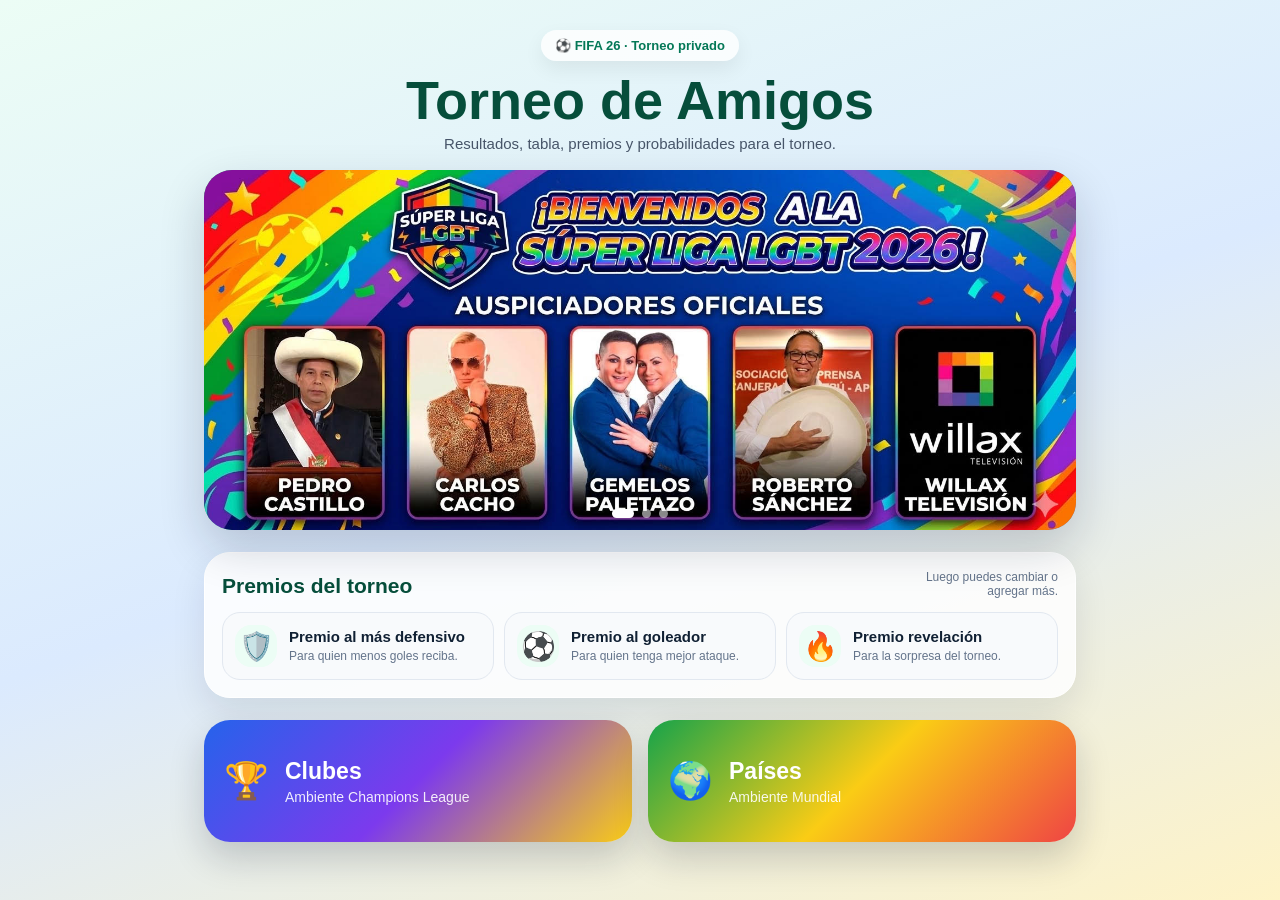
==== index.html @ 6a20d94a "Primera version torneo FIFA 26" ====
<!DOCTYPE html>
<html lang="es">
<head>
  <meta charset="UTF-8" />
  <meta name="viewport" content="width=device-width, initial-scale=1.0" />
  <title>Torneo de Amigos FIFA 26</title>
  <link rel="stylesheet" href="css/index.css" />
</head>
<body>
  <main class="app">
    <section class="hero">
      <div class="mini-label">⚽ FIFA 26 · Torneo privado</div>
      <h1>Torneo de Amigos</h1>
      <p>Resultados, tabla, premios y probabilidades para el torneo.</p>
    </section>

    <section class="carousel">
      <div class="track" id="carouselTrack">
        <img src="img/banner/banner1.jpg" alt="Banner 1">
        <img src="img/banner/banner2.jpg" alt="Banner 2">
        <img src="img/banner/banner3.jpg" alt="Banner 3">
      </div>
      <div class="dots" id="dots"></div>
    </section>

    <section class="premios">
      <div class="section-head">
        <h2>Premios del torneo</h2>
        <p>Luego puedes cambiar o agregar más.</p>
      </div>

      <div class="premios-grid">
        <article class="premio">
          <span>🛡️</span>
          <div>
            <h3>Premio al más defensivo</h3>
            <p>Para quien menos goles reciba.</p>
          </div>
        </article>

        <article class="premio">
          <span>⚽</span>
          <div>
            <h3>Premio al goleador</h3>
            <p>Para quien tenga mejor ataque.</p>
          </div>
        </article>

        <article class="premio">
          <span>🔥</span>
          <div>
            <h3>Premio revelación</h3>
            <p>Para la sorpresa del torneo.</p>
          </div>
        </article>
      </div>
    </section>

    <section class="cards">
      <a class="mode-card clubes" href="clubes.html">
        <span>🏆</span>
        <div>
          <h2>Clubes</h2>
          <p>Ambiente Champions League</p>
        </div>
      </a>

      <a class="mode-card paises" href="paises.html">
        <span>🌍</span>
        <div>
          <h2>Países</h2>
          <p>Ambiente Mundial</p>
        </div>
      </a>
    </section>
  </main>

  <script src="js/index.js"></script>
</body>
</html>
---- css/index.css ----
*{margin:0;padding:0;box-sizing:border-box;font-family:Arial,Helvetica,sans-serif}
body{min-height:100vh;background:linear-gradient(160deg,#ecfdf5,#dbeafe,#fef3c7);color:#102033}
.app{min-height:100vh;padding:18px 14px 28px;max-width:900px;margin:auto}
.hero{text-align:center;padding:12px 4px 18px}
.mini-label{display:inline-block;padding:8px 14px;border-radius:999px;background:#ffffffcc;color:#047857;font-weight:bold;font-size:13px;margin-bottom:12px;box-shadow:0 8px 20px #0001}
.hero h1{font-size:34px;line-height:1;color:#064e3b;margin-bottom:8px}
.hero p{font-size:15px;color:#475569}
.carousel{border-radius:28px;overflow:hidden;box-shadow:0 18px 45px #0f172a30;position:relative;background:white}
.track{display:flex;transition:.6s ease}
.carousel img{min-width:100%;height:220px;object-fit:cover;object-position:center;background:linear-gradient(135deg,#22c55e,#3b82f6)}
.dots{position:absolute;bottom:12px;left:0;right:0;display:flex;gap:8px;justify-content:center}
.dots button{width:9px;height:9px;border:0;border-radius:50%;background:#ffffff88}
.dots button.active{background:white;width:22px;border-radius:999px}
.premios{margin-top:22px;background:#ffffffd9;border:1px solid #ffffff;border-radius:26px;padding:17px;box-shadow:0 14px 35px #0f172a18}
.section-head{display:flex;justify-content:space-between;align-items:end;gap:12px;margin-bottom:14px}
.section-head h2{font-size:21px;color:#064e3b}
.section-head p{font-size:12px;color:#64748b;text-align:right;max-width:150px}
.premios-grid{display:grid;gap:10px}
.premio{display:flex;align-items:center;gap:12px;background:#f8fafc;border:1px solid #e2e8f0;border-radius:18px;padding:12px}
.premio span{font-size:28px;width:42px;height:42px;display:grid;place-items:center;background:#ecfdf5;border-radius:16px}
.premio h3{font-size:15px;color:#102033;margin-bottom:3px}
.premio p{font-size:12px;color:#64748b;line-height:1.35}
.cards{display:grid;gap:16px;margin-top:22px}
.mode-card{text-decoration:none;color:white;border-radius:26px;padding:20px;display:flex;align-items:center;gap:16px;min-height:122px;box-shadow:0 16px 35px #0f172a30;transition:.2s}
.mode-card:active{transform:scale(.97)}
.mode-card span{font-size:36px}
.mode-card h2{font-size:23px;margin-bottom:4px}
.mode-card p{opacity:.9;font-size:14px}
.clubes{background:linear-gradient(135deg,#2563eb,#7c3aed,#facc15)}
.paises{background:linear-gradient(135deg,#16a34a,#facc15,#ef4444)}
@media(min-width:760px){.cards{grid-template-columns:1fr 1fr}.carousel img{height:360px}.hero h1{font-size:54px}.premios-grid{grid-template-columns:repeat(3,1fr)}}
@media(max-width:420px){.hero h1{font-size:31px}.hero p{font-size:14px}.carousel img{height:205px}.mode-card{min-height:118px;padding:18px}.mode-card span{font-size:34px}.section-head{display:block}.section-head p{text-align:left;max-width:none;margin-top:4px}}
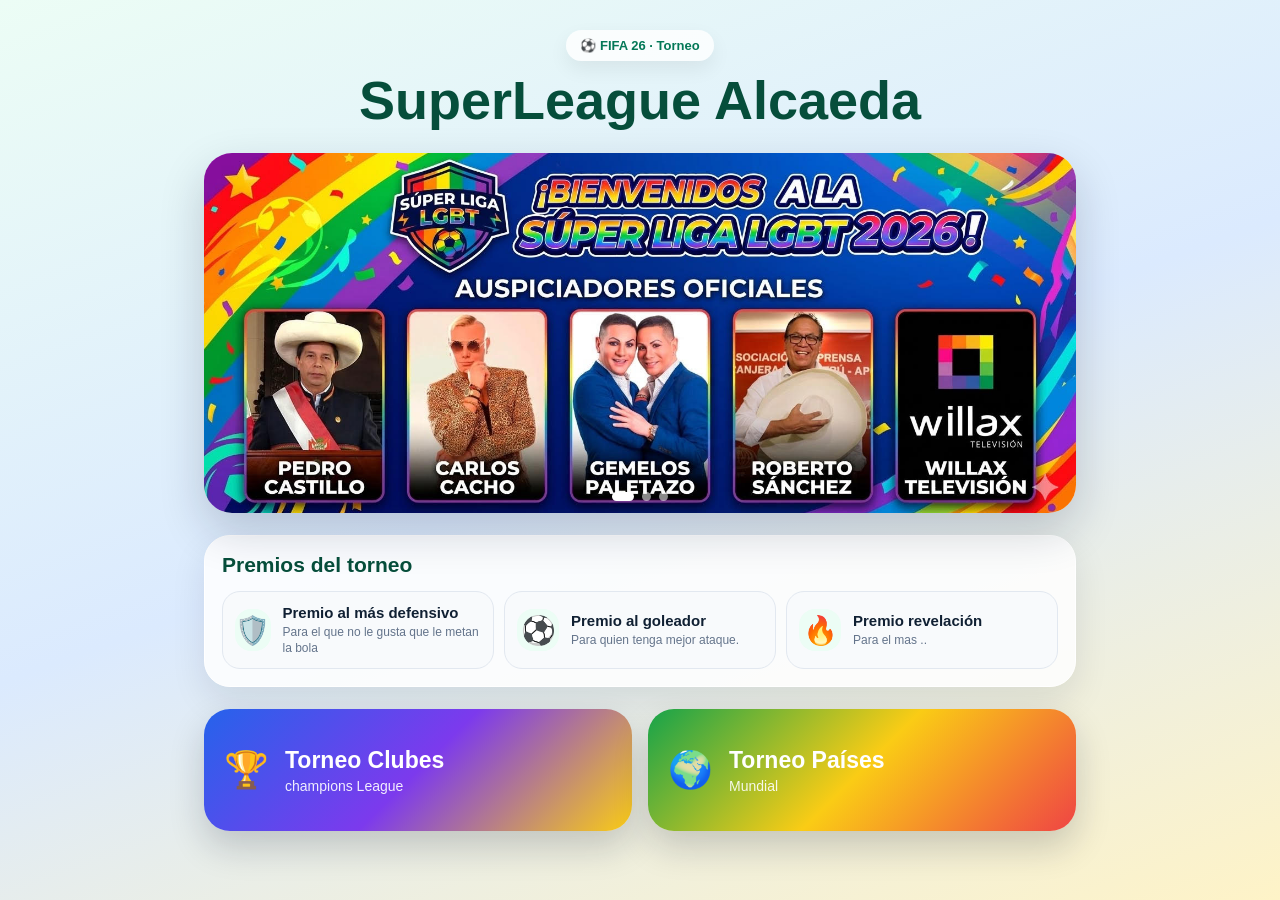
==== commit 7793a29c: "Update index.html" ====
--- a/index.html
+++ b/index.html
@@ -9,9 +9,8 @@
 <body>
   <main class="app">
     <section class="hero">
-      <div class="mini-label">⚽ FIFA 26 · Torneo privado</div>
-      <h1>Torneo de Amigos</h1>
-      <p>Resultados, tabla, premios y probabilidades para el torneo.</p>
+      <div class="mini-label">⚽ FIFA 26 · Torneo</div>
+      <h1>SuperLeague Alcaeda</h1>
     </section>
 
     <section class="carousel">
@@ -26,7 +25,6 @@
     <section class="premios">
       <div class="section-head">
         <h2>Premios del torneo</h2>
-        <p>Luego puedes cambiar o agregar más.</p>
       </div>
 
       <div class="premios-grid">
@@ -34,7 +32,7 @@
           <span>🛡️</span>
           <div>
             <h3>Premio al más defensivo</h3>
-            <p>Para quien menos goles reciba.</p>
+            <p>Para el que no le gusta que le metan la bola</p>
           </div>
         </article>
 
@@ -50,7 +48,7 @@
           <span>🔥</span>
           <div>
             <h3>Premio revelación</h3>
-            <p>Para la sorpresa del torneo.</p>
+            <p>Para el mas ..</p>
           </div>
         </article>
       </div>
@@ -60,16 +58,16 @@
       <a class="mode-card clubes" href="clubes.html">
         <span>🏆</span>
         <div>
-          <h2>Clubes</h2>
-          <p>Ambiente Champions League</p>
+          <h2>Torneo Clubes</h2>
+          <p>champions League</p>
         </div>
       </a>
 
       <a class="mode-card paises" href="paises.html">
         <span>🌍</span>
         <div>
-          <h2>Países</h2>
-          <p>Ambiente Mundial</p>
+          <h2>Torneo Países</h2>
+          <p>Mundial</p>
         </div>
       </a>
     </section>
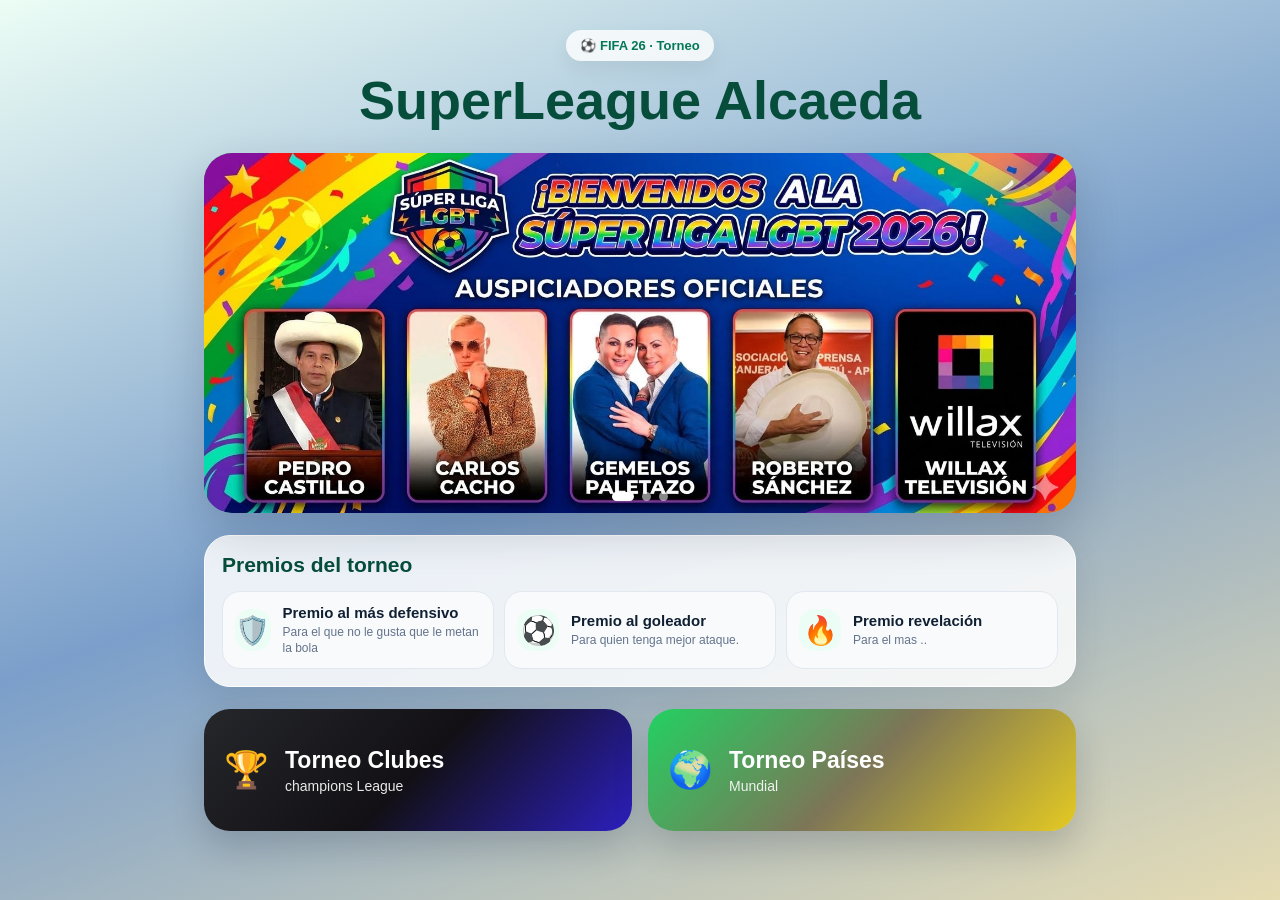
==== commit 27b662d9: "Update index.html" ====
--- a/index.html
+++ b/index.html
@@ -3,7 +3,7 @@
 <head>
   <meta charset="UTF-8" />
   <meta name="viewport" content="width=device-width, initial-scale=1.0" />
-  <title>Torneo de Amigos FIFA 26</title>
+  <title>Torneo Alcaeda</title>
   <link rel="stylesheet" href="css/index.css" />
 </head>
 <body>
--- a/css/index.css
+++ b/css/index.css
@@ -1,5 +1,5 @@
 *{margin:0;padding:0;box-sizing:border-box;font-family:Arial,Helvetica,sans-serif}
-body{min-height:100vh;background:linear-gradient(160deg,#ecfdf5,#dbeafe,#fef3c7);color:#102033}
+body{min-height:100vh;background:linear-gradient(160deg,#ecfdf5,#7b9fca,#e6dcb3);color:#102033}
 .app{min-height:100vh;padding:18px 14px 28px;max-width:900px;margin:auto}
 .hero{text-align:center;padding:12px 4px 18px}
 .mini-label{display:inline-block;padding:8px 14px;border-radius:999px;background:#ffffffcc;color:#047857;font-weight:bold;font-size:13px;margin-bottom:12px;box-shadow:0 8px 20px #0001}
@@ -26,7 +26,7 @@
 .mode-card span{font-size:36px}
 .mode-card h2{font-size:23px;margin-bottom:4px}
 .mode-card p{opacity:.9;font-size:14px}
-.clubes{background:linear-gradient(135deg,#2563eb,#7c3aed,#facc15)}
-.paises{background:linear-gradient(135deg,#16a34a,#facc15,#ef4444)}
+.clubes{background:linear-gradient(135deg,#25272b,#121015,#2c1fbe)}
+.paises{background:linear-gradient(135deg,#22d162,#7d7557,#e4ca22)}
 @media(min-width:760px){.cards{grid-template-columns:1fr 1fr}.carousel img{height:360px}.hero h1{font-size:54px}.premios-grid{grid-template-columns:repeat(3,1fr)}}
 @media(max-width:420px){.hero h1{font-size:31px}.hero p{font-size:14px}.carousel img{height:205px}.mode-card{min-height:118px;padding:18px}.mode-card span{font-size:34px}.section-head{display:block}.section-head p{text-align:left;max-width:none;margin-top:4px}}
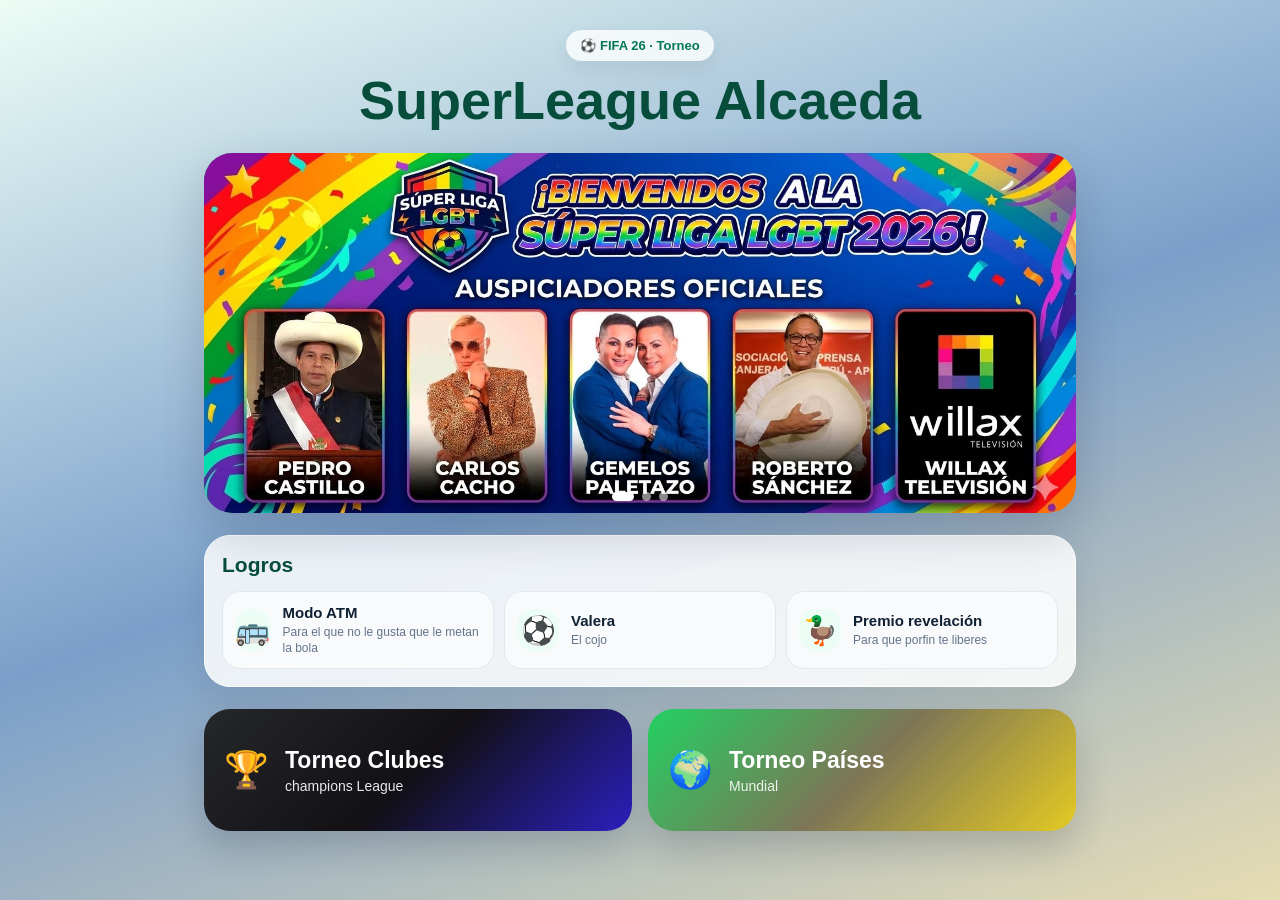
==== commit 2f08de35: "Update index.html" ====
--- a/index.html
+++ b/index.html
@@ -24,14 +24,14 @@
 
     <section class="premios">
       <div class="section-head">
-        <h2>Premios del torneo</h2>
+        <h2>Logros</h2>
       </div>
 
       <div class="premios-grid">
         <article class="premio">
-          <span>🛡️</span>
+          <span>🚌</span>
           <div>
-            <h3>Premio al más defensivo</h3>
+            <h3>Modo ATM</h3>
             <p>Para el que no le gusta que le metan la bola</p>
           </div>
         </article>
@@ -39,16 +39,16 @@
         <article class="premio">
           <span>⚽</span>
           <div>
-            <h3>Premio al goleador</h3>
-            <p>Para quien tenga mejor ataque.</p>
+            <h3>Valera</h3>
+            <p>El cojo</p>
           </div>
         </article>
 
         <article class="premio">
-          <span>🔥</span>
+          <span>🦆</span>
           <div>
             <h3>Premio revelación</h3>
-            <p>Para el mas ..</p>
+            <p>Para que porfin te liberes</p>
           </div>
         </article>
       </div>
